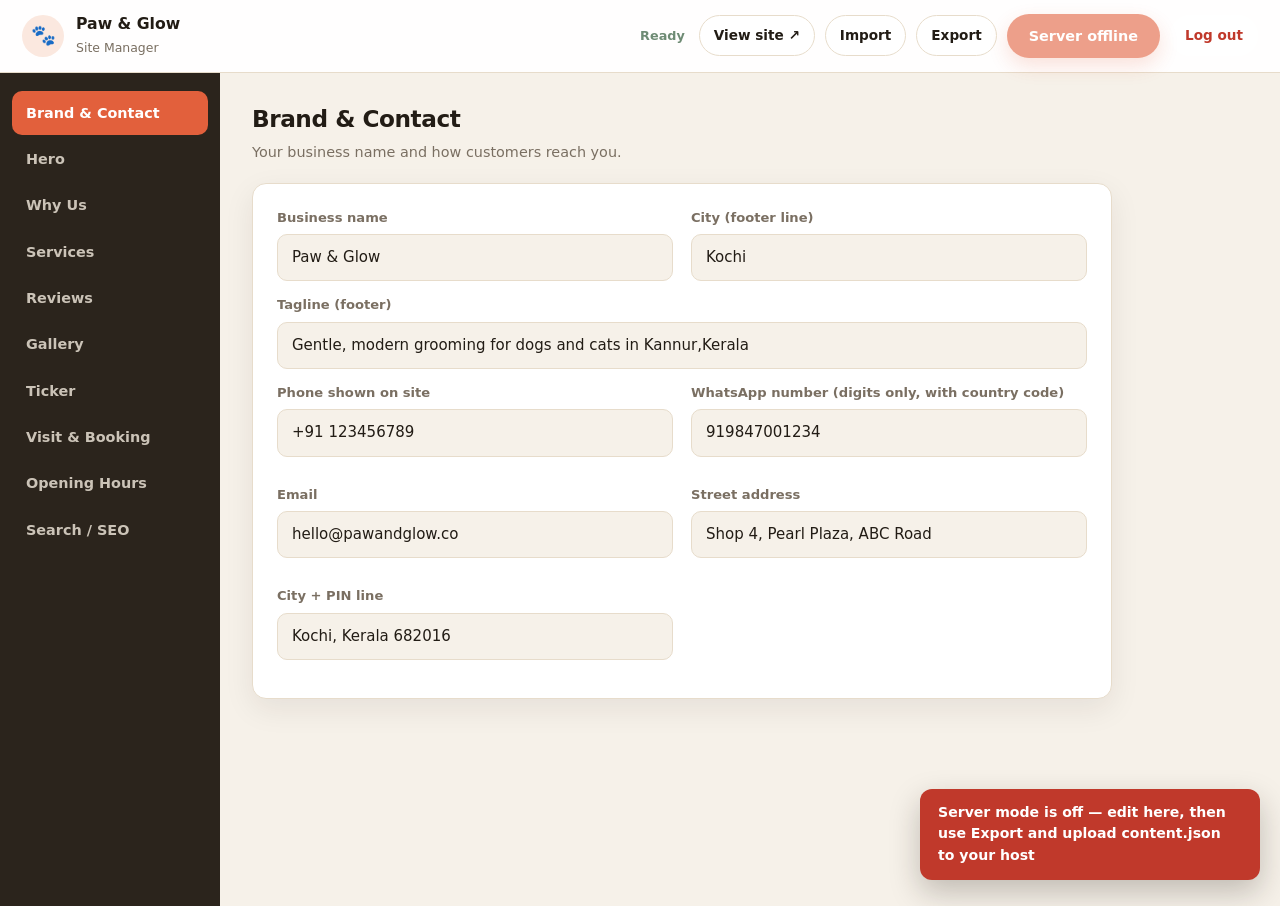
==== admin/index.html @ e746e9d2 "Serve the CMS at /admin (admin/index.html) with redirect from /admin.html Move the editor to admin/i" ====
<!DOCTYPE html>
<html lang="en">
<head>
  <meta charset="UTF-8" />
  <meta name="viewport" content="width=device-width, initial-scale=1.0" />
  <title>Paw &amp; Glow — Site Manager</title>
  <meta name="robots" content="noindex, nofollow" />
  <link rel="stylesheet" href="/css/admin.css" />
  <link rel="icon" href="data:image/svg+xml,%3Csvg xmlns='http://www.w3.org/2000/svg' viewBox='0 0 100 100'%3E%3Ctext y='.9em' font-size='90'%3E%F0%9F%90%BE%3C/text%3E%3C/svg%3E" />
</head>
<body>

  <!-- ================= LOGIN ================= -->
  <div id="login" class="login-screen">
    <form id="loginForm" class="login-card" autocomplete="off">
      <span class="login-mark" aria-hidden="true">
        <svg viewBox="0 0 40 40" width="44" height="44" fill="none">
          <path d="M20 6c-4.4 0-7 2.6-7 6 0 5.5 4 8.5 7 14 3-5.5 7-8.5 7-14 0-3.4-2.6-6-7-6Z" fill="#fff"/>
          <circle cx="12" cy="12" r="2.6" fill="#fff"/>
          <circle cx="28" cy="12" r="2.6" fill="#fff"/>
          <circle cx="10" cy="19" r="2.3" fill="#fff"/>
          <circle cx="30" cy="19" r="2.3" fill="#fff"/>
        </svg>
      </span>
      <h1>Paw &amp; Glow</h1>
      <p class="login-sub">Website content manager</p>
      <label class="field-label" for="passcode">Enter the site passcode</label>
      <input id="passcode" name="passcode" type="password" placeholder="Passcode" required />
      <p id="loginError" class="login-error" role="alert"></p>
      <button class="btn-login" type="submit">Unlock editor</button>
      <p class="login-note">Passcode is set by the site owner in <code>admin-secret.json</code>.</p>
    </form>
  </div>

  <!-- ================= EDITOR ================= -->
  <div id="editor" class="editor hidden">

    <header class="topbar">
      <div class="topbar-brand">
        <span class="topbar-mark" aria-hidden="true">🐾</span>
        <div>
          <strong id="topbarName">Paw &amp; Glow</strong>
          <span class="topbar-sub">Site Manager</span>
        </div>
      </div>
      <div class="topbar-actions">
        <span id="saveState" class="save-state">Ready</span>
        <a id="btnView" class="btn-mini" href="/" target="_blank" rel="noopener">View site ↗</a>
        <button id="btnImport" class="btn-mini" type="button">Import</button>
        <button id="btnExport" class="btn-mini" type="button">Export</button>
        <button id="btnSave" class="btn-save" type="button">Save changes</button>
        <button id="btnLogout" class="btn-mini btn-danger" type="button">Log out</button>
        <input id="importFile" type="file" accept="application/json,.json" hidden />
      </div>
    </header>

    <div class="body">
      <nav class="sidenav" aria-label="Editor sections">
        <button class="nav-item active" data-panel="brand" type="button">Brand &amp; Contact</button>
        <button class="nav-item" data-panel="hero" type="button">Hero</button>
        <button class="nav-item" data-panel="why" type="button">Why Us</button>
        <button class="nav-item" data-panel="services" type="button">Services</button>
        <button class="nav-item" data-panel="reviews" type="button">Reviews</button>
        <button class="nav-item" data-panel="gallery" type="button">Gallery</button>
        <button class="nav-item" data-panel="marquee" type="button">Ticker</button>
        <button class="nav-item" data-panel="visit" type="button">Visit &amp; Booking</button>
        <button class="nav-item" data-panel="hours" type="button">Opening Hours</button>
        <button class="nav-item" data-panel="schema" type="button">Search / SEO</button>
      </nav>

      <main class="main">

        <!-- Brand & Contact -->
        <section class="panel active" id="panel-brand" data-panel-body="brand">
          <h2>Brand &amp; Contact</h2>
          <p class="panel-hint">Your business name and how customers reach you.</p>
          <div class="card">
            <div class="grid-2">
              <div class="field"><label>Business name</label><input data-cfg="brand.name" type="text" /></div>
              <div class="field"><label>City (footer line)</label><input data-cfg="city" type="text" /></div>
            </div>
            <div class="field"><label>Tagline (footer)</label><input data-cfg="tagline" type="text" /></div>
            <div class="grid-2">
              <div class="field"><label>Phone shown on site</label><input data-cfg="contact.phoneDisplay" type="text" /></div>
              <div class="field"><label>WhatsApp number (digits only, with country code)</label><input data-cfg="contact.whatsappNumber" type="text" /></div>
              <div class="field"><label>Email</label><input data-cfg="contact.email" type="email" /></div>
              <div class="field"><label>Street address</label><input data-cfg="contact.addressLine" type="text" /></div>
              <div class="field"><label>City + PIN line</label><input data-cfg="contact.cityLine" type="text" /></div>
            </div>
          </div>
        </section>

        <!-- Hero -->
        <section class="panel" id="panel-hero" data-panel-body="hero">
          <h2>Hero</h2>
          <p class="panel-hint">The big first impression at the top of the page.</p>
          <div class="card">
            <div class="field"><label>Small eyebrow line</label><input data-cfg="hero.eyebrow" type="text" /></div>
            <div class="grid-2">
              <div class="field"><label>Headline</label><input data-cfg="hero.heading" type="text" /></div>
              <div class="field"><label>Highlighted words (orange)</label><input data-cfg="hero.accent" type="text" /></div>
            </div>
            <div class="field"><label>Intro paragraph</label><textarea data-cfg="hero.lead" rows="3"></textarea></div>
            <div class="grid-2">
              <div class="field"><label>Main button text</label><input data-cfg="hero.bookCta" type="text" /></div>
              <div class="field"><label>Secondary button text</label><input data-cfg="hero.exploreCta" type="text" /></div>
            </div>
            <div class="field">
              <label>Trust badges under the buttons</label>
              <div data-list="hero.trust" data-item-type="string" data-item-label="Badge text" class="list-editor"></div>
            </div>
          </div>
        </section>

        <!-- Why Us -->
        <section class="panel" id="panel-why" data-panel-body="why">
          <h2>Why Us</h2>
          <p class="panel-hint">The three selling points beneath the hero.</p>
          <div class="card">
            <div class="grid-2">
              <div class="field"><label>Section headline</label><input data-cfg="why.title" type="text" /></div>
              <div class="field"><label>Highlighted words (orange)</label><input data-cfg="why.accent" type="text" /></div>
            </div>
            <div class="field"><label>Section subtitle</label><input data-cfg="why.sub" type="text" /></div>
          </div>
          <div class="card">
            <h3 class="card-title">Cards</h3>
            <div data-list="why.cards" data-item-label="Card"
                 data-fields='[{"key":"title","label":"Title"},{"key":"text","label":"Text","type":"textarea"}]'
                 class="list-editor"></div>
          </div>
        </section>

        <!-- Services -->
        <section class="panel" id="panel-services" data-panel-body="services">
          <h2>Services</h2>
          <p class="panel-hint">Everything you offer. Add, remove or reorder — the site updates automatically.</p>
          <div class="card">
            <div class="grid-2">
              <div class="field"><label>Eyebrow</label><input data-cfg="services.eyebrow" type="text" /></div>
              <div class="field"><label>Headline</label><input data-cfg="services.title" type="text" /></div>
            </div>
            <div class="field"><label>Subtitle</label><input data-cfg="services.sub" type="text" /></div>
          </div>
          <div class="card">
            <h3 class="card-title">Service cards</h3>
            <div data-list="services.items" data-item-label="Service"
                 data-fields='[{"key":"title","label":"Name"},{"key":"description","label":"Description","type":"textarea"},{"key":"price","label":"Price (e.g. ₹1,499)"},{"key":"duration","label":"Duration (e.g. 90 min)"},{"key":"tag","label":"Badge (optional, e.g. Most booked)"},{"key":"image","label":"Photo","type":"image"}]'
                 class="list-editor"></div>
          </div>
        </section>

        <!-- Reviews -->
        <section class="panel" id="panel-reviews" data-panel-body="reviews">
          <h2>Reviews</h2>
          <p class="panel-hint">Customer testimonials shown in the Reviews section.</p>
          <div class="card">
            <div class="grid-2">
              <div class="field"><label>Eyebrow</label><input data-cfg="reviews.eyebrow" type="text" /></div>
              <div class="field"><label>Headline</label><input data-cfg="reviews.title" type="text" /></div>
            </div>
            <div class="field"><label>Subtitle</label><input data-cfg="reviews.sub" type="text" /></div>
          </div>
          <div class="card">
            <h3 class="card-title">Review cards</h3>
            <div data-list="reviews.items" data-item-label="Review"
                 data-fields='[{"key":"quote","label":"Quote","type":"textarea"},{"key":"reviewer","label":"Reviewer name"},{"key":"pet","label":"Pet line (e.g. Biscuit · Golden Retriever)"},{"key":"image","label":"Photo","type":"image"}]'
                 class="list-editor"></div>
          </div>
        </section>

        <!-- Gallery -->
        <section class="panel" id="panel-gallery" data-panel-body="gallery">
          <h2>Gallery</h2>
          <p class="panel-hint">The photo strip under the reviews. Four photos look best.</p>
          <div class="card">
            <div class="field"><label>Section title</label><input data-cfg="gallery.title" type="text" /></div>
            <h3 class="card-title">Photos</h3>
            <div data-list="gallery.items" data-item-label="Photo"
                 data-fields='[{"key":"image","label":"Photo","type":"image"},{"key":"alt","label":"Short description (for accessibility)"}]'
                 class="list-editor"></div>
          </div>
        </section>

        <!-- Marquee -->
        <section class="panel" id="panel-marquee" data-panel-body="marquee">
          <h2>Ticker</h2>
          <p class="panel-hint">The scrolling strip under the hero. Short phrases look best.</p>
          <div class="card">
            <div data-list="marquee" data-item-type="string" data-item-label="Phrase" class="list-editor"></div>
          </div>
        </section>

        <!-- Visit & Booking -->
        <section class="panel" id="panel-visit" data-panel-body="visit">
          <h2>Visit &amp; Booking</h2>
          <p class="panel-hint">The location section and the booking form wording.</p>
          <div class="card">
            <div class="grid-2">
              <div class="field"><label>Eyebrow</label><input data-cfg="visit.eyebrow" type="text" /></div>
              <div class="field"><label>Headline</label><input data-cfg="visit.title" type="text" /></div>
            </div>
            <div class="field"><label>Intro paragraph</label><textarea data-cfg="visit.lead" rows="2"></textarea></div>
            <div class="grid-2">
              <div class="field"><label>Weekday hours line</label><input data-cfg="visit.weekday" type="text" /></div>
              <div class="field"><label>Sunday hours line</label><input data-cfg="visit.sunday" type="text" /></div>
            </div>
          </div>
          <div class="card">
            <h3 class="card-title">Booking form</h3>
            <div class="field"><label>Hint text</label><input data-cfg="booking.hint" type="text" /></div>
            <div class="field"><label>Submit button text</label><input data-cfg="booking.submitCta" type="text" /></div>
            <div class="field">
              <label>Service choices</label>
              <div data-list="booking.options" data-item-label="Option"
                   data-fields='[{"key":"value","label":"Short code (keep unique)"},{"key":"label","label":"Label shown in the form"}]'
                   class="list-editor"></div>
            </div>
          </div>
        </section>

        <!-- Hours -->
        <section class="panel" id="panel-hours" data-panel-body="hours">
          <h2>Opening Hours</h2>
          <p class="panel-hint">Shown in the website footer.</p>
          <div class="card grid-2">
            <div class="field"><label>Mon – Fri</label><input data-cfg="hours.monFri" type="text" /></div>
            <div class="field"><label>Saturday</label><input data-cfg="hours.saturday" type="text" /></div>
            <div class="field"><label>Sunday</label><input data-cfg="hours.sunday" type="text" /></div>
          </div>
        </section>

        <!-- Schema / SEO -->
        <section class="panel" id="panel-schema" data-panel-body="schema">
          <h2>Search / SEO</h2>
          <p class="panel-hint">Structured data that helps Google show your business details. Keep the city and PIN correct.</p>
          <div class="card grid-2">
            <div class="field"><label>Street address</label><input data-cfg="schema.streetAddress" type="text" /></div>
            <div class="field"><label>Locality</label><input data-cfg="schema.addressLocality" type="text" /></div>
            <div class="field"><label>Region</label><input data-cfg="schema.addressRegion" type="text" /></div>
            <div class="field"><label>Postal code</label><input data-cfg="schema.postalCode" type="text" /></div>
          </div>
          <p class="panel-hint">Tip: the page title and description live in <code>index.html</code> — ask your developer if you need those changed.</p>
        </section>

      </main>
    </div>
  </div>

  <div id="toasts" class="toasts" aria-live="polite"></div>

  <script src="/js/admin.js?v=3" defer></script>
</body>
</html>
---- css/admin.css ----
/* ==========================================================================
   Paw & Glow — Site Manager (client CMS)
   ========================================================================== */

:root {
  --bg: #f6f1e9;
  --card: #ffffff;
  --ink: #221c15;
  --muted: #7a6f62;
  --line: #e7dccb;
  --accent: #e2603c;
  --accent-deep: #c94e2d;
  --accent-soft: #fbe8df;
  --sage: #6e8b74;
  --sidebar: #2b241c;
  --sidebar-ink: #efe7da;
  --danger: #c0392b;
  --radius: 14px;
  --shadow: 0 10px 30px rgba(34, 28, 21, 0.08);
  --font: "Segoe UI", system-ui, -apple-system, sans-serif;
}

*,
*::before,
*::after {
  box-sizing: border-box;
  margin: 0;
  padding: 0;
}

html {
  -webkit-text-size-adjust: 100%;
}

body {
  font-family: var(--font);
  font-size: 15px;
  line-height: 1.55;
  color: var(--ink);
  background: var(--bg);
}

a {
  color: inherit;
  text-decoration: none;
}

button {
  font: inherit;
  cursor: pointer;
  border: none;
  background: none;
  color: inherit;
}

input,
textarea,
select {
  font: inherit;
  color: var(--ink);
}

:focus-visible {
  outline: 3px solid var(--accent);
  outline-offset: 2px;
  border-radius: 6px;
}

.hidden {
  display: none !important;
}

/* ==========================================================================
   Login
   ========================================================================== */

.login-screen {
  min-height: 100vh;
  display: grid;
  place-items: center;
  padding: 24px;
  background:
    radial-gradient(600px 400px at 85% -10%, rgba(226, 96, 60, 0.18), transparent 60%),
    radial-gradient(500px 380px at -10% 110%, rgba(110, 139, 116, 0.16), transparent 60%),
    var(--bg);
}

.login-card {
  width: min(400px, 100%);
  background: var(--card);
  border: 1px solid var(--line);
  border-radius: 20px;
  box-shadow: var(--shadow);
  padding: 40px 36px 32px;
  text-align: center;
  animation: rise 0.4s cubic-bezier(0.22, 1, 0.36, 1);
}

@keyframes rise {
  from {
    opacity: 0;
    transform: translateY(14px);
  }
  to {
    opacity: 1;
    transform: translateY(0);
  }
}

.login-mark {
  display: grid;
  place-items: center;
  width: 72px;
  height: 72px;
  margin: 0 auto 16px;
  border-radius: 50%;
  background: var(--accent);
  box-shadow: 0 12px 26px rgba(226, 96, 60, 0.35);
}

.login-card h1 {
  font-size: 1.5rem;
  letter-spacing: -0.02em;
}

.login-sub {
  color: var(--muted);
  font-size: 0.9rem;
  margin: 4px 0 26px;
}

.field-label {
  display: block;
  text-align: left;
  font-weight: 600;
  font-size: 0.85rem;
  margin-bottom: 7px;
}

.login-card input {
  width: 100%;
  padding: 13px 16px;
  border: 1.5px solid var(--line);
  border-radius: 10px;
  background: var(--bg);
  font-size: 16px;
}

.login-card input:focus {
  outline: none;
  border-color: var(--accent);
  box-shadow: 0 0 0 4px var(--accent-soft);
}

.btn-login {
  width: 100%;
  margin-top: 16px;
  padding: 14px;
  border-radius: 999px;
  background: var(--accent);
  color: #fff;
  font-weight: 700;
  transition: background 0.2s ease, transform 0.2s ease;
}

.btn-login:hover {
  background: var(--accent-deep);
  transform: translateY(-1px);
}

.login-error {
  color: var(--danger);
  font-size: 0.88rem;
  min-height: 1.2em;
  margin-top: 10px;
}

.login-note {
  margin-top: 22px;
  font-size: 0.8rem;
  color: var(--muted);
}

.login-note code {
  background: var(--bg);
  border: 1px solid var(--line);
  border-radius: 5px;
  padding: 1px 6px;
}

/* ==========================================================================
   Editor shell
   ========================================================================== */

.editor {
  min-height: 100vh;
  display: flex;
  flex-direction: column;
}

.topbar {
  position: sticky;
  top: 0;
  z-index: 20;
  display: flex;
  align-items: center;
  justify-content: space-between;
  gap: 16px;
  padding: 12px 22px;
  background: rgba(255, 255, 255, 0.92);
  backdrop-filter: blur(10px);
  -webkit-backdrop-filter: blur(10px);
  border-bottom: 1px solid var(--line);
  flex-wrap: wrap;
}

.topbar-brand {
  display: flex;
  align-items: center;
  gap: 12px;
}

.topbar-mark {
  display: grid;
  place-items: center;
  width: 42px;
  height: 42px;
  border-radius: 50%;
  background: var(--accent-soft);
  font-size: 20px;
}

.topbar-brand strong {
  display: block;
  font-size: 0.98rem;
}

.topbar-sub {
  font-size: 0.78rem;
  color: var(--muted);
}

.topbar-actions {
  display: flex;
  align-items: center;
  gap: 10px;
  flex-wrap: wrap;
}

.save-state {
  font-size: 0.8rem;
  font-weight: 600;
  color: var(--sage);
  margin-right: 4px;
  min-width: 90px;
  text-align: right;
}

.save-state.dirty {
  color: var(--accent-deep);
}

.btn-mini {
  padding: 9px 14px;
  border-radius: 999px;
  border: 1.5px solid var(--line);
  background: var(--card);
  font-size: 0.85rem;
  font-weight: 600;
  transition: border-color 0.2s ease, color 0.2s ease;
}

.btn-mini:hover {
  border-color: var(--ink);
}

.btn-mini.btn-danger {
  color: var(--danger);
  border-color: transparent;
}

.btn-mini.btn-danger:hover {
  border-color: var(--danger);
}

.btn-save {
  padding: 11px 22px;
  border-radius: 999px;
  background: var(--accent);
  color: #fff;
  font-weight: 700;
  font-size: 0.9rem;
  box-shadow: 0 8px 20px rgba(226, 96, 60, 0.3);
  transition: background 0.2s ease, transform 0.2s ease, opacity 0.2s ease;
}

.btn-save:hover {
  background: var(--accent-deep);
  transform: translateY(-1px);
}

.btn-save:disabled {
  opacity: 0.6;
  cursor: default;
  transform: none;
}

/* Layout */
.body {
  display: flex;
  flex: 1;
  align-items: flex-start;
}

.sidenav {
  position: sticky;
  top: 67px;
  align-self: flex-start;
  width: 220px;
  flex-shrink: 0;
  display: flex;
  flex-direction: column;
  gap: 2px;
  padding: 18px 12px;
  background: var(--sidebar);
  min-height: calc(100vh - 67px);
}

.nav-item {
  text-align: left;
  padding: 11px 14px;
  border-radius: 10px;
  color: var(--sidebar-ink);
  opacity: 0.82;
  font-weight: 600;
  font-size: 0.9rem;
  transition: background 0.2s ease, opacity 0.2s ease, transform 0.2s ease;
}

.nav-item:hover {
  background: rgba(255, 255, 255, 0.08);
  opacity: 1;
}

.nav-item.active {
  background: var(--accent);
  color: #fff;
  opacity: 1;
}

.main {
  flex: 1;
  min-width: 0;
  padding: 28px 32px 64px;
}

.panel {
  display: none;
  max-width: 860px;
  animation: rise 0.3s cubic-bezier(0.22, 1, 0.36, 1);
}

.panel.active {
  display: block;
}

.panel h2 {
  font-size: 1.45rem;
  letter-spacing: -0.02em;
  margin-bottom: 4px;
}

.panel-hint {
  color: var(--muted);
  font-size: 0.9rem;
  margin-bottom: 20px;
  max-width: 62ch;
}

.card {
  background: var(--card);
  border: 1px solid var(--line);
  border-radius: var(--radius);
  padding: 24px;
  margin-bottom: 20px;
  box-shadow: var(--shadow);
}

.card-title {
  font-size: 0.95rem;
  margin-bottom: 14px;
  padding-bottom: 10px;
  border-bottom: 1px dashed var(--line);
}

.grid-2 {
  display: grid;
  grid-template-columns: 1fr 1fr;
  gap: 14px 18px;
}

.field {
  margin-bottom: 14px;
}

.field label {
  display: block;
  font-weight: 600;
  font-size: 0.82rem;
  margin-bottom: 6px;
  color: var(--muted);
}

.field input,
.field textarea {
  width: 100%;
  padding: 11px 14px;
  border: 1.5px solid var(--line);
  border-radius: 10px;
  background: var(--bg);
  font-size: 15px;
  transition: border-color 0.2s ease, box-shadow 0.2s ease;
}

.field textarea {
  resize: vertical;
  min-height: 74px;
}

.field input:focus,
.field textarea:focus {
  outline: none;
  border-color: var(--accent);
  box-shadow: 0 0 0 4px var(--accent-soft);
  background: #fff;
}

/* ==========================================================================
   List editors
   ========================================================================== */

.list-editor {
  display: flex;
  flex-direction: column;
  gap: 14px;
}

.list-item {
  border: 1.5px solid var(--line);
  border-radius: 12px;
  background: var(--bg);
  padding: 16px;
}

.list-item-head {
  display: flex;
  align-items: center;
  justify-content: space-between;
  gap: 10px;
  margin-bottom: 12px;
}

.list-item-title {
  font-weight: 700;
  font-size: 0.88rem;
  color: var(--accent-deep);
  overflow: hidden;
  text-overflow: ellipsis;
  white-space: nowrap;
}

.list-item-actions {
  display: flex;
  gap: 6px;
  flex-shrink: 0;
}

.icon-btn {
  width: 32px;
  height: 32px;
  display: grid;
  place-items: center;
  border-radius: 8px;
  background: var(--card);
  border: 1.5px solid var(--line);
  font-size: 0.9rem;
  font-weight: 700;
  transition: border-color 0.2s ease, background 0.2s ease;
}

.icon-btn:hover {
  border-color: var(--ink);
}

.icon-btn.remove:hover {
  border-color: var(--danger);
  color: var(--danger);
  background: #fdecea;
}

.icon-btn:disabled {
  opacity: 0.35;
  cursor: default;
}

.list-item-fields {
  display: grid;
  gap: 10px;
}

.list-item-fields .field {
  margin-bottom: 0;
}

.add-btn {
  align-self: flex-start;
  margin-top: 4px;
  padding: 10px 16px;
  border-radius: 999px;
  border: 1.5px dashed var(--accent);
  color: var(--accent-deep);
  background: transparent;
  font-weight: 700;
  font-size: 0.86rem;
  transition: background 0.2s ease, color 0.2s ease, border-color 0.2s ease;
}

.add-btn:hover {
  background: var(--accent-soft);
  border-style: solid;
}

/* Image field */
.img-field {
  display: flex;
  align-items: center;
  gap: 12px;
}

.img-thumb {
  width: 68px;
  height: 68px;
  border-radius: 10px;
  object-fit: cover;
  border: 1.5px solid var(--line);
  background: #fff;
  flex-shrink: 0;
  display: block;
}

.img-thumb.placeholder {
  display: grid;
  place-items: center;
  color: var(--muted);
  font-size: 0.72rem;
  text-align: center;
}

.img-field .field {
  flex: 1;
  margin-bottom: 0;
}

.img-actions {
  display: flex;
  gap: 8px;
  margin-top: 8px;
}

.btn-upload {
  padding: 8px 12px;
  border-radius: 8px;
  border: 1.5px solid var(--line);
  background: var(--card);
  font-size: 0.82rem;
  font-weight: 600;
  transition: border-color 0.2s ease;
}

.btn-upload:hover {
  border-color: var(--accent);
  color: var(--accent-deep);
}

/* ==========================================================================
   Toasts
   ========================================================================== */

.toasts {
  position: fixed;
  right: 20px;
  bottom: 20px;
  display: flex;
  flex-direction: column;
  gap: 10px;
  z-index: 100;
}

.toast {
  background: var(--ink);
  color: #fff;
  padding: 13px 18px;
  border-radius: 12px;
  font-size: 0.88rem;
  font-weight: 600;
  box-shadow: 0 12px 30px rgba(34, 28, 21, 0.25);
  animation: rise 0.3s cubic-bezier(0.22, 1, 0.36, 1);
  max-width: 340px;
}

.toast.ok {
  background: var(--sage);
}

.toast.err {
  background: var(--danger);
}

/* ==========================================================================
   Responsive
   ========================================================================== */

@media (max-width: 860px) {
  .body {
    flex-direction: column;
  }

  .sidenav {
    position: static;
    width: 100%;
    flex-direction: row;
    flex-wrap: wrap;
    gap: 6px;
    padding: 12px 16px;
    min-height: 0;
  }

  .nav-item {
    padding: 9px 13px;
    font-size: 0.84rem;
  }

  .main {
    padding: 22px 16px 60px;
  }

  .topbar {
    padding: 12px 16px;
  }
}

@media (max-width: 560px) {
  .grid-2 {
    grid-template-columns: 1fr;
  }

  .topbar-actions {
    width: 100%;
    justify-content: flex-end;
  }

  .save-state {
    min-width: 0;
    width: 100%;
    text-align: left;
  }

  .btn-save {
    flex: 1;
  }

  .card {
    padding: 18px;
  }
}
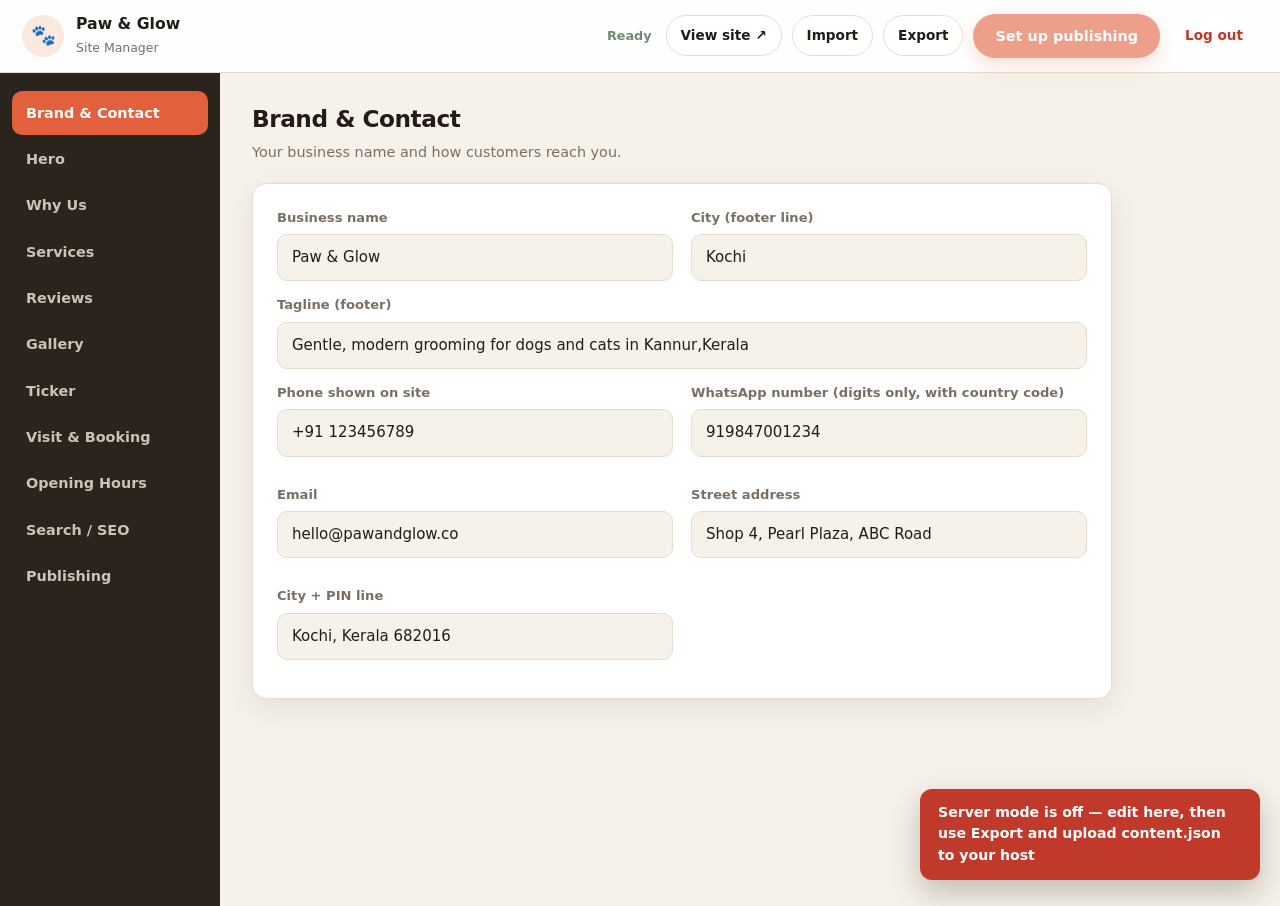
==== commit 19b847af: "Add GitHub publishing mode to the CMS Lets clients on static hosts (Vercel) save edits straight to t" ====
--- a/admin/index.html
+++ b/admin/index.html
@@ -66,6 +66,7 @@
         <button class="nav-item" data-panel="visit" type="button">Visit &amp; Booking</button>
         <button class="nav-item" data-panel="hours" type="button">Opening Hours</button>
         <button class="nav-item" data-panel="schema" type="button">Search / SEO</button>
+        <button class="nav-item" data-panel="publish" type="button">Publishing</button>
       </nav>
 
       <main class="main">
@@ -243,12 +244,61 @@
           <p class="panel-hint">Tip: the page title and description live in <code>index.html</code> — ask your developer if you need those changed.</p>
         </section>
 
+        <!-- Publishing -->
+        <section class="panel" id="panel-publish" data-panel-body="publish">
+          <h2>Publishing</h2>
+          <p class="panel-hint">Choose how your edits go live. No code needed — this is the one-time setup.</p>
+
+          <div class="card">
+            <h3 class="card-title">How saving works here</h3>
+            <ul class="mode-list">
+              <li><strong>GitHub (recommended on this host):</strong> connect your website's repository below, then press <em>Save changes</em> as usual — the editor commits your new <code>content.json</code> and the site updates automatically after redeploy.</li>
+              <li><strong>Built-in server:</strong> if this editor runs on a server (like the demo on localhost), <em>Save changes</em> writes directly to the site — no GitHub needed.</li>
+              <li><strong>Export:</strong> always available — downloads <code>content.json</code> to upload manually anywhere.</li>
+            </ul>
+          </div>
+
+          <div class="card">
+            <h3 class="card-title">Connect GitHub</h3>
+            <div id="githubFields">
+              <div class="grid-2">
+                <div class="field"><label>Repository (owner/name)</label><input id="ghRepo" type="text" placeholder="you/site-repo" autocomplete="off" /></div>
+                <div class="field"><label>Branch</label><input id="ghBranch" type="text" value="main" autocomplete="off" /></div>
+              </div>
+              <div class="field"><label>File this editor updates</label><input id="ghPath" type="text" value="content.json" autocomplete="off" /></div>
+              <div class="field">
+                <label for="ghToken">GitHub token</label>
+                <input id="ghToken" type="password" autocomplete="off" placeholder="github_pat_… or ghp_…" />
+                <p class="field-note">Create one at github.com → Settings → Developer settings → <em>Fine-grained tokens</em> (or classic). Give it <strong>Contents: Read and write</strong> on this repository only. The token is stored only in this browser — anyone with access to this browser can update the site.</p>
+              </div>
+              <div class="btn-row">
+                <button id="btnGhTest" class="btn-mini" type="button">Test connection</button>
+                <button id="btnGhConnect" class="btn-mini" type="button">Connect</button>
+              </div>
+            </div>
+            <div id="githubStatus" class="github-status" role="status"></div>
+            <div id="githubConnected" class="github-connected hidden">
+              <p class="gh-ok">✓ Connected — <strong id="ghSummary"></strong></p>
+              <p class="field-note" id="ghLastSync"></p>
+              <button id="btnGhDisconnect" class="btn-mini btn-danger" type="button">Disconnect</button>
+            </div>
+          </div>
+
+          <div class="card">
+            <h3 class="card-title">Before you rely on Save</h3>
+            <ul class="mode-list">
+              <li>Make sure <strong>Vercel</strong> (or your host) is set to <strong>auto-deploy on push</strong> to the branch above — then every Save goes live on its own.</li>
+              <li>Keep the repository reachable: the editor commits only <code>content.json</code> (and photos you upload) — it never touches any other file.</li>
+            </ul>
+          </div>
+        </section>
+
       </main>
     </div>
   </div>
 
   <div id="toasts" class="toasts" aria-live="polite"></div>
 
-  <script src="/js/admin.js?v=3" defer></script>
+  <script src="/js/admin.js?v=4" defer></script>
 </body>
 </html>
--- a/css/admin.css
+++ b/css/admin.css
@@ -583,6 +583,94 @@
 }
 
 /* ==========================================================================
+   Publishing (GitHub mode)
+   ========================================================================== */
+
+.mode-list {
+  list-style: none;
+  display: flex;
+  flex-direction: column;
+  gap: 10px;
+  padding: 0;
+}
+
+.mode-list li {
+  position: relative;
+  padding-left: 22px;
+  color: var(--muted);
+  font-size: 0.9rem;
+}
+
+.mode-list li::before {
+  content: "•";
+  position: absolute;
+  left: 6px;
+  color: var(--accent);
+  font-weight: 700;
+}
+
+.mode-list code {
+  background: var(--bg);
+  border: 1px solid var(--line);
+  border-radius: 5px;
+  padding: 1px 6px;
+  font-size: 0.82em;
+}
+
+.field-note {
+  margin-top: 7px;
+  font-size: 0.8rem;
+  color: var(--muted);
+  line-height: 1.5;
+}
+
+.btn-row {
+  display: flex;
+  gap: 10px;
+  margin-top: 6px;
+}
+
+.github-status {
+  margin-top: 14px;
+  padding: 12px 14px;
+  border-radius: 10px;
+  background: var(--bg);
+  border: 1px solid var(--line);
+  font-size: 0.88rem;
+  color: var(--muted);
+}
+
+.github-status.ok {
+  background: #eef4ee;
+  border-color: #cfe0d2;
+  color: #3f6147;
+}
+
+.github-status.err {
+  background: #fdecea;
+  border-color: #f3c8c1;
+  color: var(--danger);
+}
+
+.github-connected {
+  margin-top: 14px;
+  padding: 16px 18px;
+  border-radius: 12px;
+  background: #eef4ee;
+  border: 1.5px solid #cfe0d2;
+}
+
+.gh-ok {
+  font-size: 0.95rem;
+  color: #3f6147;
+  margin-bottom: 6px;
+}
+
+.github-connected .btn-mini {
+  margin-top: 12px;
+}
+
+/* ==========================================================================
    Toasts
    ========================================================================== */
 
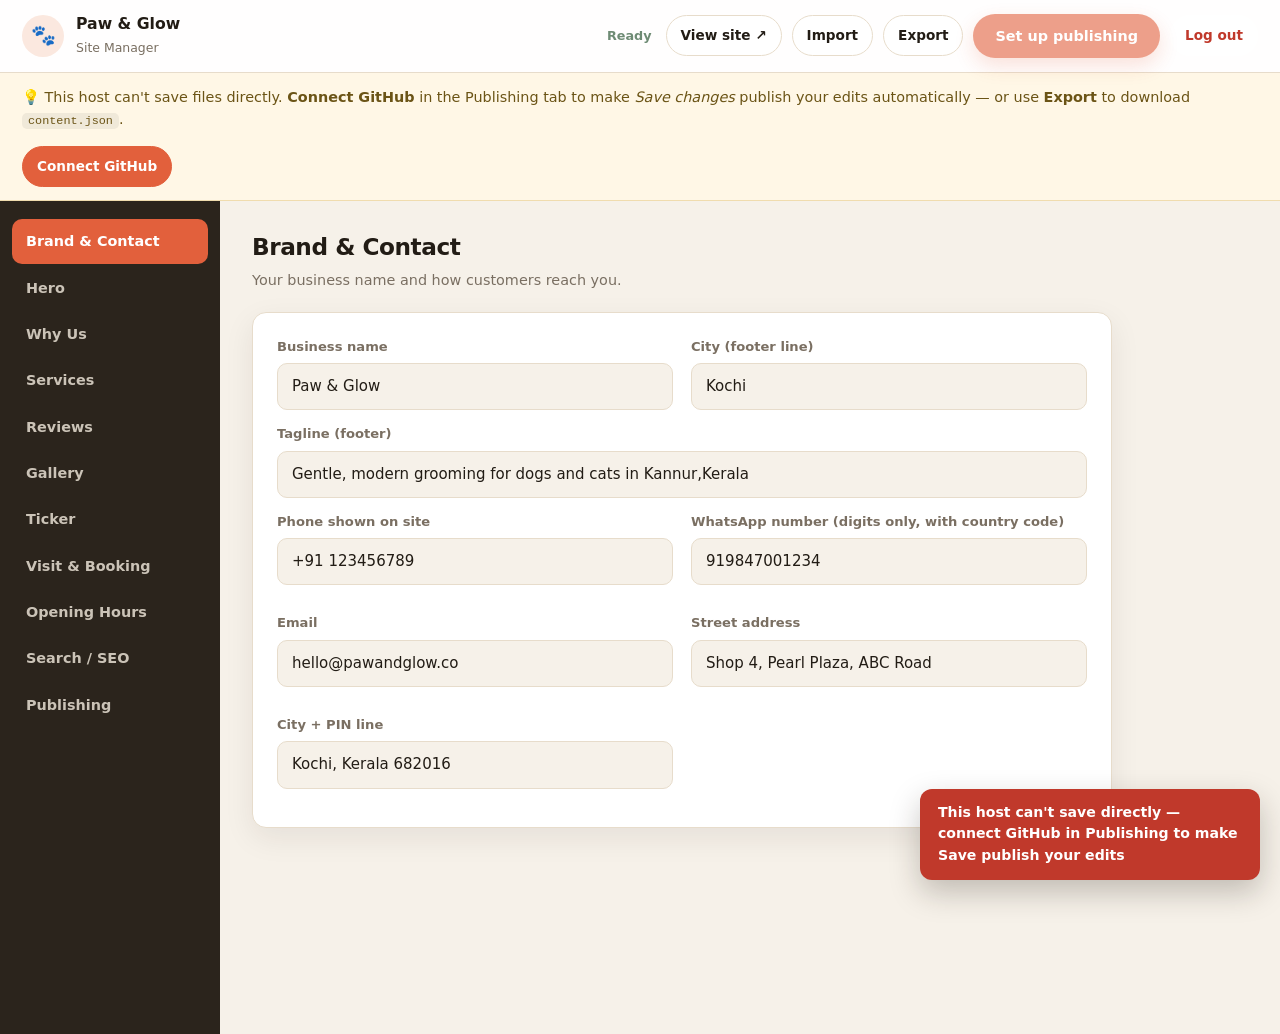
==== commit 5f756661: "Replace the dead-end "Server mode is off" message with real guidance On static hosts (Vercel) the ed" ====
--- a/admin/index.html
+++ b/admin/index.html
@@ -54,6 +54,15 @@
       </div>
     </header>
 
+    <div id="staticBanner" class="static-banner hidden">
+      <span>
+        💡 This host can't save files directly. <strong>Connect GitHub</strong> in the
+        Publishing tab to make <em>Save changes</em> publish your edits automatically —
+        or use <strong>Export</strong> to download <code>content.json</code>.
+      </span>
+      <button id="btnGotoPublish" class="btn-mini" type="button">Connect GitHub</button>
+    </div>
+
     <div class="body">
       <nav class="sidenav" aria-label="Editor sections">
         <button class="nav-item active" data-panel="brand" type="button">Brand &amp; Contact</button>
@@ -299,6 +308,6 @@
 
   <div id="toasts" class="toasts" aria-live="polite"></div>
 
-  <script src="/js/admin.js?v=4" defer></script>
+  <script src="/js/admin.js?v=5" defer></script>
 </body>
 </html>
--- a/css/admin.css
+++ b/css/admin.css
@@ -583,6 +583,43 @@
 }
 
 /* ==========================================================================
+   Static-mode banner
+   ========================================================================== */
+
+.static-banner {
+  display: flex;
+  align-items: center;
+  justify-content: space-between;
+  gap: 16px;
+  flex-wrap: wrap;
+  padding: 13px 22px;
+  background: #fff7e6;
+  border-bottom: 1.5px solid #f0dcae;
+  font-size: 0.9rem;
+  color: #6b5416;
+}
+
+.static-banner code {
+  background: rgba(0, 0, 0, 0.06);
+  border-radius: 5px;
+  padding: 1px 6px;
+  font-size: 0.82em;
+}
+
+.static-banner .btn-mini {
+  flex-shrink: 0;
+  background: var(--accent);
+  border-color: var(--accent);
+  color: #fff;
+  font-weight: 700;
+}
+
+.static-banner .btn-mini:hover {
+  background: var(--accent-deep);
+  border-color: var(--accent-deep);
+}
+
+/* ==========================================================================
    Publishing (GitHub mode)
    ========================================================================== */
 
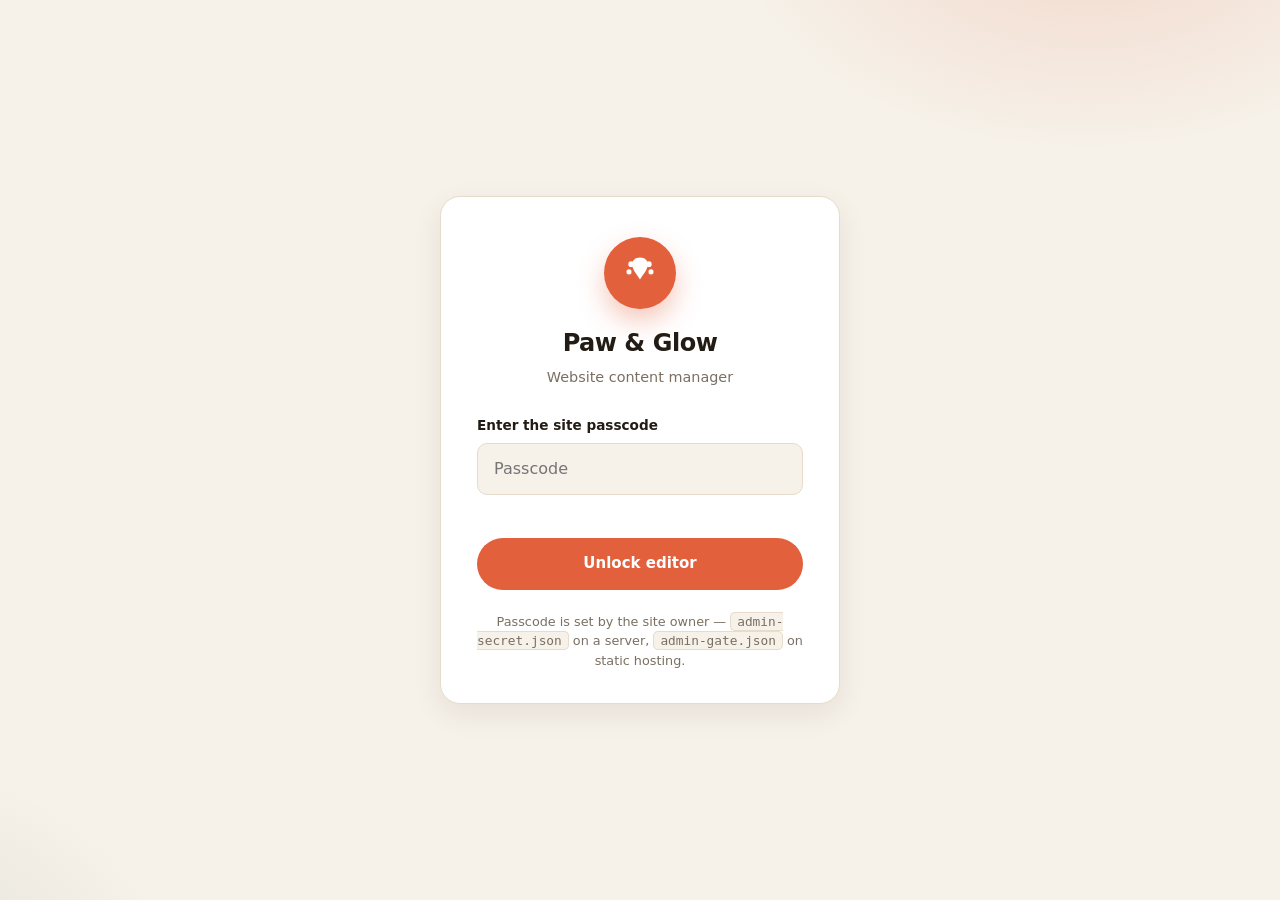
==== commit 97802b81: "Require login on static hosts via a client-side passcode gate The editor previously skipped the logi" ====
--- a/admin/index.html
+++ b/admin/index.html
@@ -28,7 +28,7 @@
       <input id="passcode" name="passcode" type="password" placeholder="Passcode" required />
       <p id="loginError" class="login-error" role="alert"></p>
       <button class="btn-login" type="submit">Unlock editor</button>
-      <p class="login-note">Passcode is set by the site owner in <code>admin-secret.json</code>.</p>
+      <p class="login-note">Passcode is set by the site owner — <code>admin-secret.json</code> on a server, <code>admin-gate.json</code> on static hosting.</p>
     </form>
   </div>
 
@@ -308,6 +308,6 @@
 
   <div id="toasts" class="toasts" aria-live="polite"></div>
 
-  <script src="/js/admin.js?v=5" defer></script>
+  <script src="/js/admin.js?v=6" defer></script>
 </body>
 </html>
